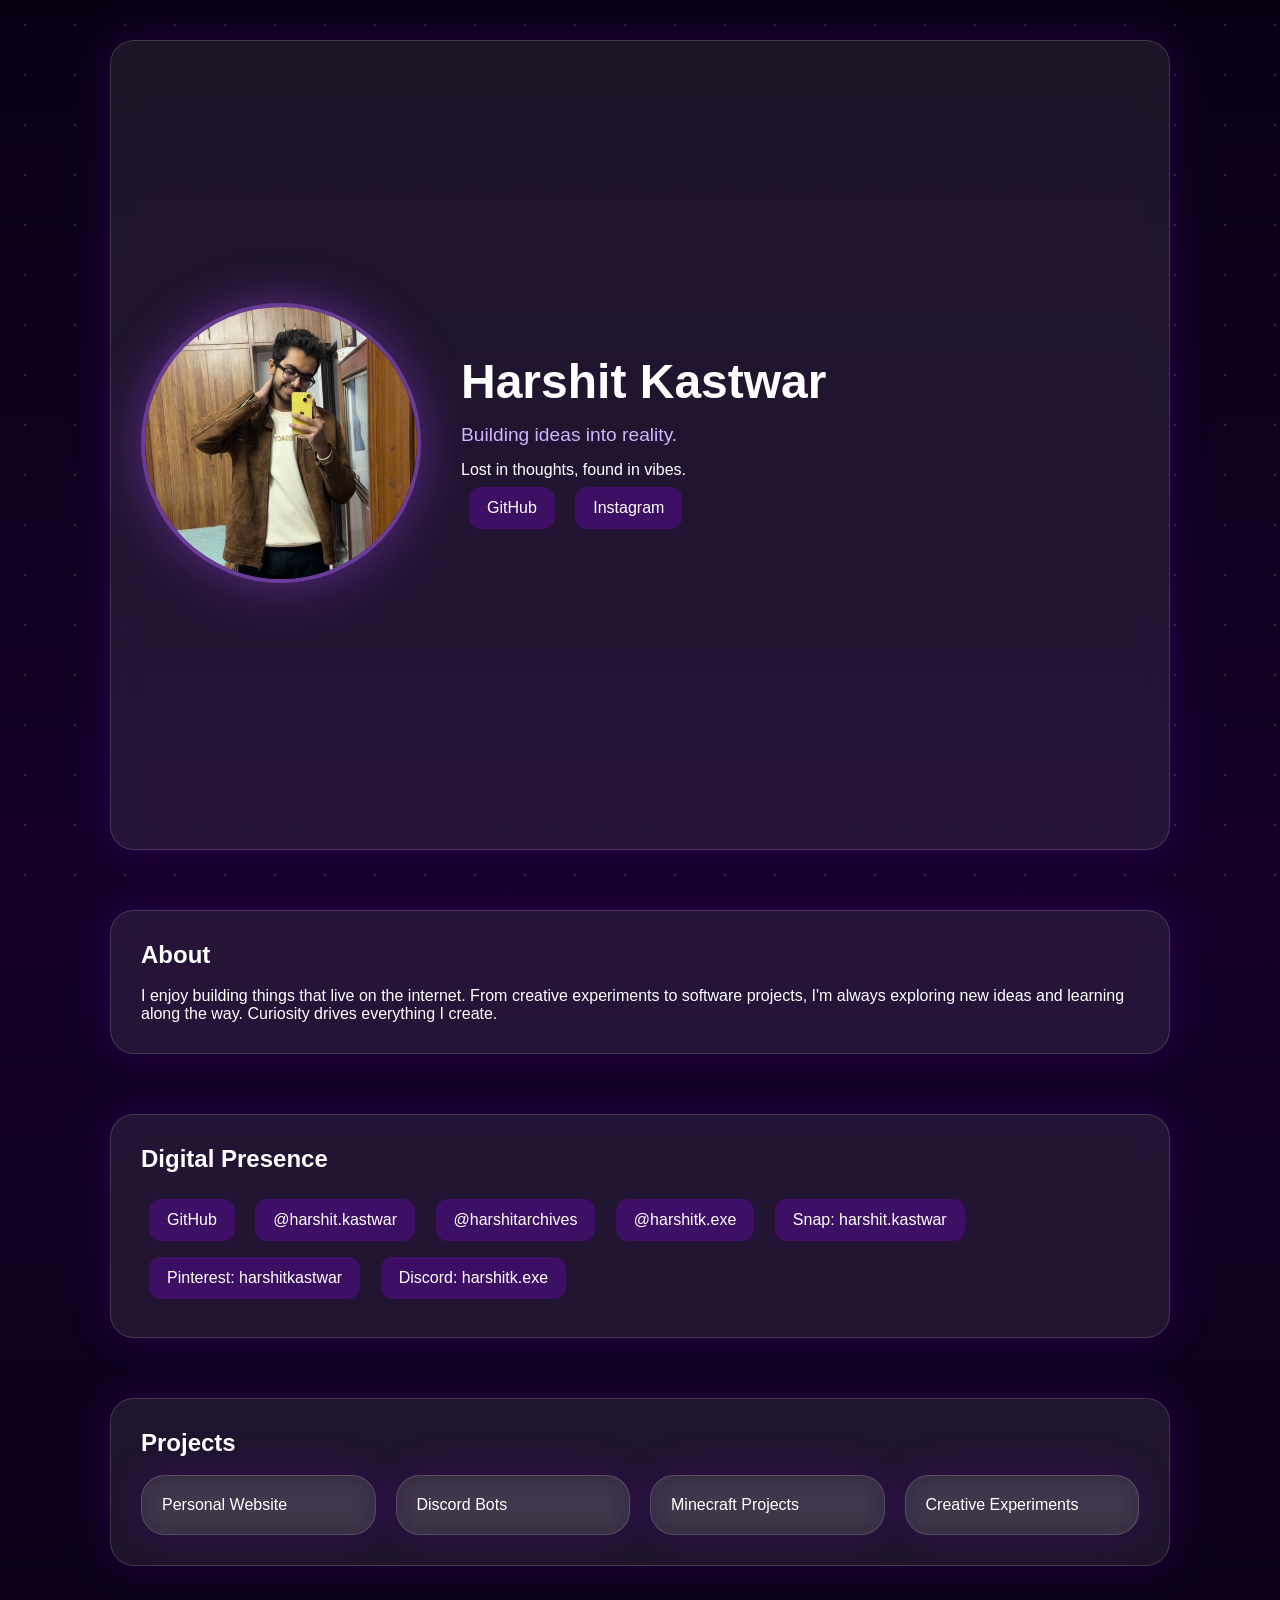
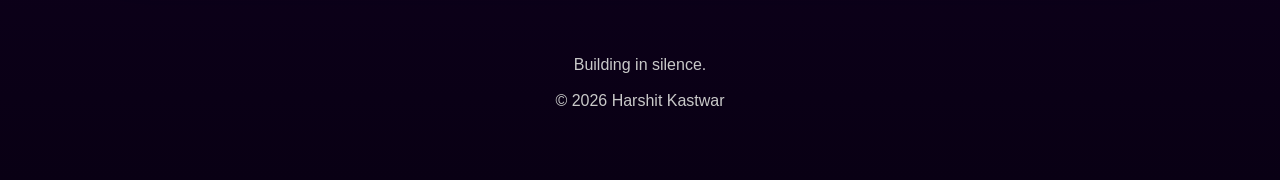
==== index.html @ 6d027eec "Add files via upload" ====
<!DOCTYPE html>
<html lang="en">
<head>
<meta charset="UTF-8">
<meta name="viewport" content="width=device-width, initial-scale=1.0">
<title>Harshit Kastwar | Official Website</title>
<meta name="description" content="Official website of Harshit Kastwar. Building ideas into reality.">
<meta name="keywords" content="Harshit Kastwar, harshit.kastwar, Harshit Kastwar official">
<style>
*{margin:0;padding:0;box-sizing:border-box;font-family:Arial,sans-serif}
body{background:linear-gradient(180deg,#090014,#140029,#090014);color:#fff;overflow-x:hidden}
body:before{content:"";position:fixed;inset:0;background-image:radial-gradient(white 1px,transparent 1px);background-size:50px 50px;opacity:.15;pointer-events:none}
.container{max-width:1100px;margin:auto;padding:40px 20px}
.glass{background:rgba(255,255,255,.08);backdrop-filter:blur(12px);border:1px solid rgba(255,255,255,.15);border-radius:24px;padding:30px;box-shadow:0 0 40px rgba(128,0,255,.2)}
.hero{display:flex;flex-wrap:wrap;align-items:center;gap:40px;min-height:90vh}
img{width:280px;height:280px;border-radius:50%;object-fit:cover;border:4px solid rgba(180,100,255,.5);box-shadow:0 0 50px rgba(170,80,255,.4)}
h1{font-size:3rem}
.tag{color:#d0b3ff;margin:15px 0;font-size:1.2rem}
.btns a,.socials a{display:inline-block;text-decoration:none;color:#fff;padding:12px 18px;margin:8px;background:rgba(140,0,255,.25);border-radius:12px}
section{margin:60px 0}
.cards{display:grid;grid-template-columns:repeat(auto-fit,minmax(200px,1fr));gap:20px}
.card{padding:20px}
footer{text-align:center;padding:30px;color:#c9c9c9}
</style>
<script type="application/ld+json">
{
 "@context":"https://schema.org",
 "@type":"Person",
 "name":"Harshit Kastwar",
 "url":"https://harshitkastwar.github.io",
 "sameAs":[
 "https://github.com/harshitkastwar",
 "https://instagram.com/harshit.kastwar",
 "https://instagram.com/harshitarchives",
 "https://instagram.com/harshitk.exe"
 ]
}
</script>
</head>
<body>
<div class="container">
<div class="glass hero">
<div><img src="profile.jpg"></div>
<div>
<h1>Harshit Kastwar</h1>
<p class="tag">Building ideas into reality.</p>
<p>Lost in thoughts, found in vibes.</p>
<div class="btns">
<a href="https://github.com/harshitkastwar">GitHub</a>
<a href="https://instagram.com/harshit.kastwar">Instagram</a>
</div>
</div>
</div>

<section class="glass">
<h2>About</h2><br>
<p>I enjoy building things that live on the internet. From creative experiments to software projects, I'm always exploring new ideas and learning along the way. Curiosity drives everything I create.</p>
</section>

<section class="glass">
<h2>Digital Presence</h2><br>
<div class="socials">
<a href="https://github.com/harshitkastwar">GitHub</a>
<a href="https://instagram.com/harshit.kastwar">@harshit.kastwar</a>
<a href="https://instagram.com/harshitarchives">@harshitarchives</a>
<a href="https://instagram.com/harshitk.exe">@harshitk.exe</a>
<a href="#">Snap: harshit.kastwar</a>
<a href="#">Pinterest: harshitkastwar</a>
<a href="#">Discord: harshitk.exe</a>
</div>
</section>

<section class="glass">
<h2>Projects</h2><br>
<div class="cards">
<div class="glass card">Personal Website</div>
<div class="glass card">Discord Bots</div>
<div class="glass card">Minecraft Projects</div>
<div class="glass card">Creative Experiments</div>
</div>
</section>

<footer>
Building in silence.<br><br>
© 2026 Harshit Kastwar
</footer>
</div>
</body>
</html>
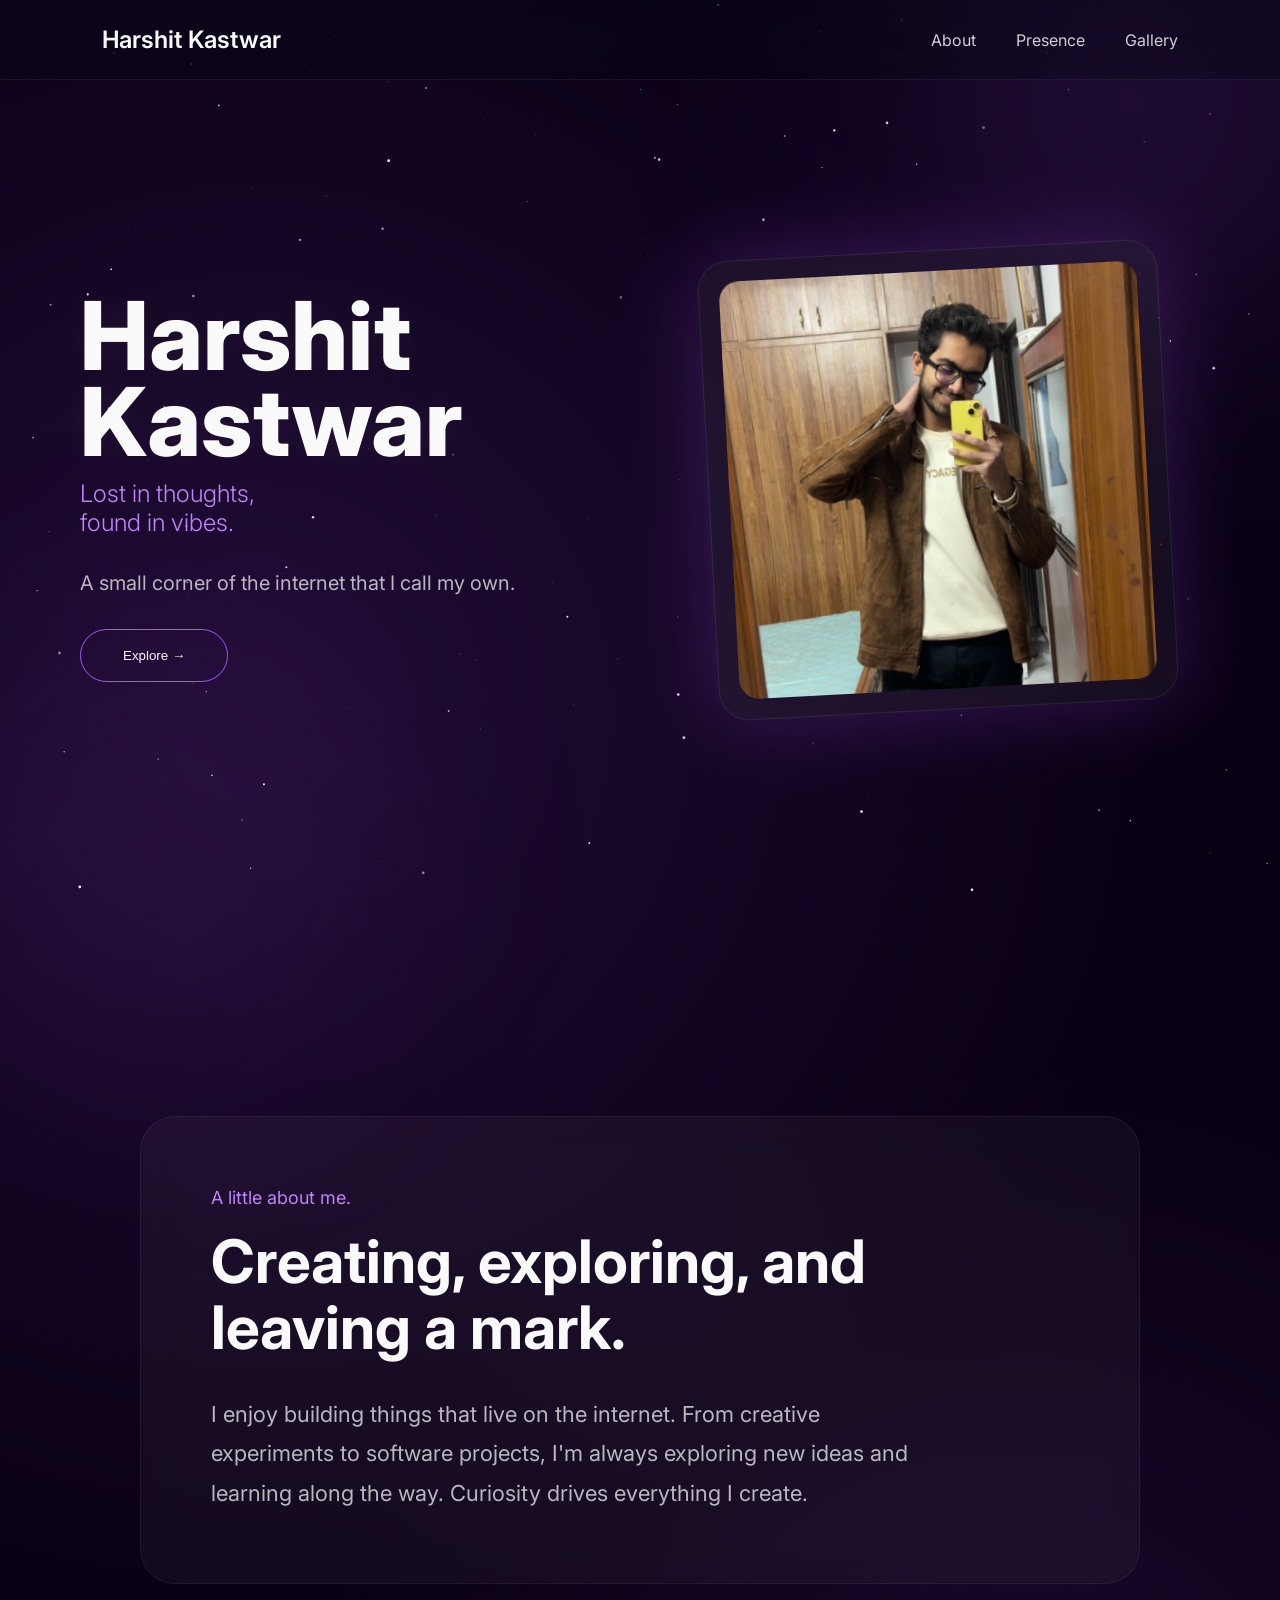
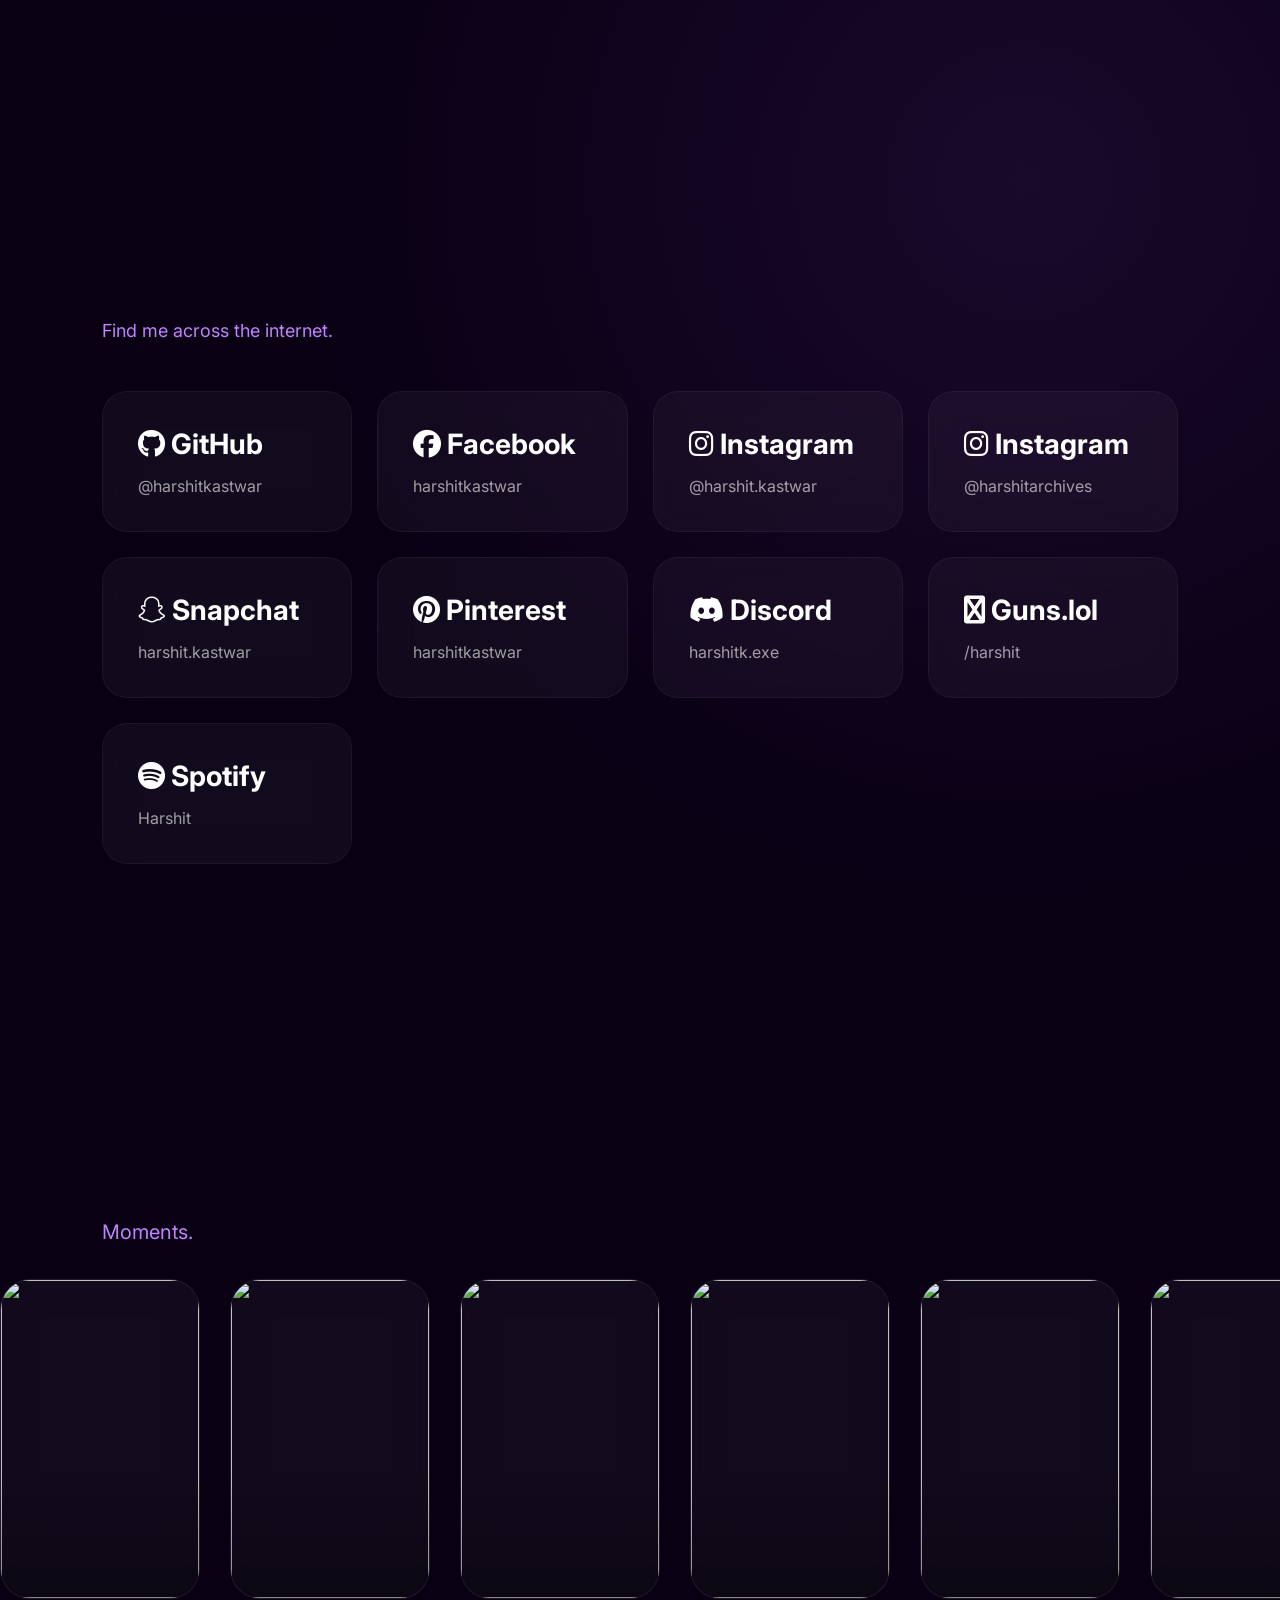
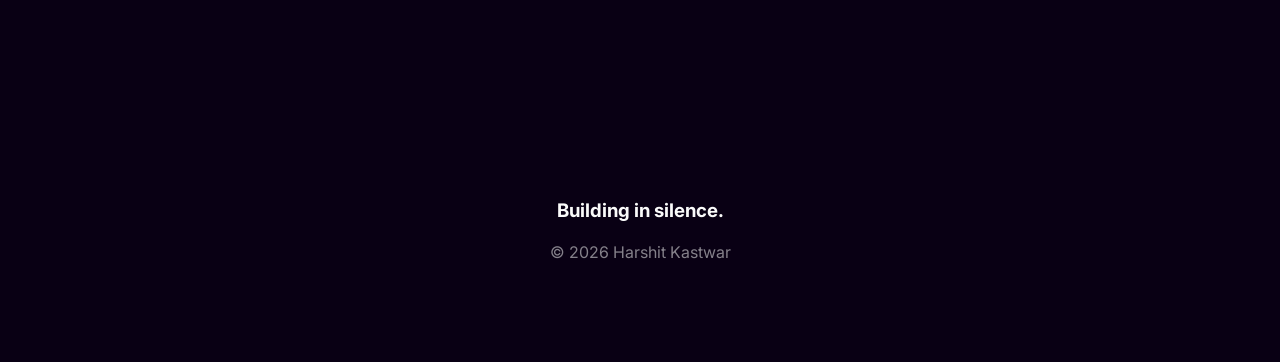
==== commit 0f14da98: "Add files via upload" ====
--- a/index.html
+++ b/index.html
@@ -1,89 +1,325 @@
-<!DOCTYPE html>
-<html lang="en">
-<head>
-<meta charset="UTF-8">
-<meta name="viewport" content="width=device-width, initial-scale=1.0">
-<title>Harshit Kastwar | Official Website</title>
-<meta name="description" content="Official website of Harshit Kastwar. Building ideas into reality.">
-<meta name="keywords" content="Harshit Kastwar, harshit.kastwar, Harshit Kastwar official">
-<style>
-*{margin:0;padding:0;box-sizing:border-box;font-family:Arial,sans-serif}
-body{background:linear-gradient(180deg,#090014,#140029,#090014);color:#fff;overflow-x:hidden}
-body:before{content:"";position:fixed;inset:0;background-image:radial-gradient(white 1px,transparent 1px);background-size:50px 50px;opacity:.15;pointer-events:none}
-.container{max-width:1100px;margin:auto;padding:40px 20px}
-.glass{background:rgba(255,255,255,.08);backdrop-filter:blur(12px);border:1px solid rgba(255,255,255,.15);border-radius:24px;padding:30px;box-shadow:0 0 40px rgba(128,0,255,.2)}
-.hero{display:flex;flex-wrap:wrap;align-items:center;gap:40px;min-height:90vh}
-img{width:280px;height:280px;border-radius:50%;object-fit:cover;border:4px solid rgba(180,100,255,.5);box-shadow:0 0 50px rgba(170,80,255,.4)}
-h1{font-size:3rem}
-.tag{color:#d0b3ff;margin:15px 0;font-size:1.2rem}
-.btns a,.socials a{display:inline-block;text-decoration:none;color:#fff;padding:12px 18px;margin:8px;background:rgba(140,0,255,.25);border-radius:12px}
-section{margin:60px 0}
-.cards{display:grid;grid-template-columns:repeat(auto-fit,minmax(200px,1fr));gap:20px}
-.card{padding:20px}
-footer{text-align:center;padding:30px;color:#c9c9c9}
-</style>
-<script type="application/ld+json">
-{
- "@context":"https://schema.org",
- "@type":"Person",
- "name":"Harshit Kastwar",
- "url":"https://harshitkastwar.github.io",
- "sameAs":[
- "https://github.com/harshitkastwar",
- "https://instagram.com/harshit.kastwar",
- "https://instagram.com/harshitarchives",
- "https://instagram.com/harshitk.exe"
- ]
-}
-</script>
-</head>
-<body>
-<div class="container">
-<div class="glass hero">
-<div><img src="profile.jpg"></div>
-<div>
-<h1>Harshit Kastwar</h1>
-<p class="tag">Building ideas into reality.</p>
-<p>Lost in thoughts, found in vibes.</p>
-<div class="btns">
-<a href="https://github.com/harshitkastwar">GitHub</a>
-<a href="https://instagram.com/harshit.kastwar">Instagram</a>
-</div>
-</div>
-</div>
-
-<section class="glass">
-<h2>About</h2><br>
-<p>I enjoy building things that live on the internet. From creative experiments to software projects, I'm always exploring new ideas and learning along the way. Curiosity drives everything I create.</p>
-</section>
-
-<section class="glass">
-<h2>Digital Presence</h2><br>
-<div class="socials">
-<a href="https://github.com/harshitkastwar">GitHub</a>
-<a href="https://instagram.com/harshit.kastwar">@harshit.kastwar</a>
-<a href="https://instagram.com/harshitarchives">@harshitarchives</a>
-<a href="https://instagram.com/harshitk.exe">@harshitk.exe</a>
-<a href="#">Snap: harshit.kastwar</a>
-<a href="#">Pinterest: harshitkastwar</a>
-<a href="#">Discord: harshitk.exe</a>
-</div>
-</section>
-
-<section class="glass">
-<h2>Projects</h2><br>
-<div class="cards">
-<div class="glass card">Personal Website</div>
-<div class="glass card">Discord Bots</div>
-<div class="glass card">Minecraft Projects</div>
-<div class="glass card">Creative Experiments</div>
-</div>
-</section>
-
-<footer>
-Building in silence.<br><br>
-© 2026 Harshit Kastwar
-</footer>
-</div>
-</body>
+<!DOCTYPE html>
+<html lang="en">
+
+<script type="application/ld+json">
+
+{
+"@context":"https://schema.org",
+"@type":"Person",
+
+"name":"Harshit Kastwar",
+
+"url":"https://harshitkastwar.github.io",
+
+"image":"https://harshitkastwar.github.io/assets/profile.jpg",
+
+"sameAs":[
+
+"https://github.com/harshitkastwar",
+
+"https://instagram.com/harshit.kastwar",
+
+"https://instagram.com/harshitarchives",
+
+"https://instagram.com/harshitk.exe",
+
+"https://pinterest.com/harshitkastwar",
+
+"https://guns.lol/harshit"
+
+"https://www.facebook.com/harshit.kastwar.5"
+
+"https://snapchat.com/add/harshit.kastwar"
+
+"https://discord.com/users/194539722431922176"
+
+"https://open.spotify.com/user/31h3app4kwg4qgohingjryah3co4?si=7c09bb8c16f24fd9"
+]
+
+}
+
+</script>
+
+<head>
+    <link rel="stylesheet"
+href="https://cdnjs.cloudflare.com/ajax/libs/font-awesome/6.7.2/css/all.min.css">
+    <link
+    rel="icon"
+    type="image/png"
+    href="assets/icons/favicon.png">
+    <title>Harshit Kastwar</title>
+
+    <meta charset="UTF-8">
+
+    <meta name="viewport"
+    content="width=device-width, initial-scale=1.0">
+
+    <meta
+    name="description"
+    content="Official personal website of Harshit Kastwar. A small corner of the internet featuring projects, moments and digital presence.">
+
+    <meta
+    name="keywords"
+    content="
+    Harshit Kastwar,
+    harshit kastwar,
+    Harshit,
+    Kastwar,
+    harshitkastwar,
+    harshit.kastwar,
+    harshitarchives,
+    harshitk.exe
+    ">
+
+    <meta
+    name="author"
+    content="Harshit Kastwar">
+
+    <meta
+    property="og:title"
+    content="Harshit Kastwar">
+
+    <meta
+    property="og:description"
+    content="A small corner of the internet that I call my own.">
+
+    <meta
+    property="og:image"
+    content="assets/profile.jpg">
+
+    <meta
+    property="og:type"
+    content="website">
+
+    <meta
+    property="og:url"
+    content="https://harshitkastwar.github.io">
+
+    <meta
+    name="twitter:card"
+    content="summary_large_image">
+
+    <link rel="stylesheet" href="style.css">
+</head>
+
+<body>
+    <canvas id="stars"></canvas>
+
+    <nav>
+        <div class="logo">
+            Harshit Kastwar
+        </div>
+
+        <ul class="nav-links">
+            <li><a href="#about">About</a></li>
+            <li><a href="#presence">Presence</a></li>
+            <li><a href="#gallery">Gallery</a></li>
+        </ul>
+    </nav>
+
+    <section id="hero">
+
+        <div class="hero-container">
+
+            <div class="hero-left">
+
+                <h1>
+                    Harshit<br>
+                    Kastwar
+                </h1>
+
+                <h2>
+                    Lost in thoughts,<br>
+                    found in vibes.
+                </h2>
+
+                <p class="description">
+                    A small corner of the internet
+                    that I call my own.
+                </p>
+
+                <button id="explore-btn">
+                    Explore →
+                </button>
+
+            </div>
+
+            <div class="hero-right">
+
+                <div class="image-card">
+
+                    <img src="assets/profile.jpg">
+
+                </div>
+
+            </div>
+
+        </div>
+        
+    </section>
+
+    <section id="about">
+
+        <div class="about-card">
+
+            <p class="section-tag">
+                A little about me.
+            </p>
+
+            <h2>
+                Creating, exploring,
+                and leaving a mark.
+            </h2>
+
+            <p class="about-text">
+
+                I enjoy building things that live
+                on the internet.
+
+                From creative experiments to
+                software projects, I'm always
+                exploring new ideas and learning
+                along the way.
+
+                Curiosity drives everything
+                I create.
+
+            </p>
+
+        </div>
+
+    </section>
+
+    <section id="presence">
+
+        <p class="section-tag">
+            Find me across the internet.
+        </p>
+
+
+        <div class="social-grid">
+
+            <a href="https://github.com/harshitkastwar" target="_blank" class="social-card">
+                <h3><i class="fa-brands fa-github"></i> GitHub</h3>
+                <p>@harshitkastwar</p>
+            </a>
+
+            <a href="https://www.facebook.com/harshit.kastwar.5" target="_blank" class="social-card">
+                <h3><i class="fa-brands fa-facebook"></i> Facebook</h3>
+                <p>harshitkastwar</p>
+            </a>
+
+            <a href="https://instagram.com/harshit.kastwar" target="_blank" class="social-card">
+                <h3><i class="fa-brands fa-instagram"></i> Instagram</h3>
+                <p>@harshit.kastwar</p>
+            </a>
+
+            <a href="https://instagram.com/harshitarchives" target="_blank" class="social-card">
+                <h3><i class="fa-brands fa-instagram"></i> Instagram</h3>
+                <p>@harshitarchives</p>
+            </a>
+
+            <a href="https://snapchat.com/add/harshit.kastwar" target="_blank" class="social-card">
+                <h3><i class="fa-brands fa-snapchat"></i> Snapchat</h3>
+                <p>harshit.kastwar</p>
+            </a>
+
+            <a href="https://pinterest.com/harshitkastwar" target="_blank" class="social-card">
+                <h3><i class="fa-brands fa-pinterest"></i> Pinterest</h3>
+                <p>harshitkastwar</p>
+            </a>
+
+            <a href="https://discord.com/users/194539722431922176" target="_blank" class="social-card">
+                <h3><i class="fa-brands fa-discord"></i> Discord</h3>
+                <p>harshitk.exe</p>
+            </a>
+
+            <a href="https://guns.lol/harshit" target="_blank" class="social-card">
+                <h3><i class="fa-brands fa-globe"></i> Guns.lol</h3>
+                <p>/harshit</p>
+            </a>
+
+            <a href="https://open.spotify.com/user/31h3app4kwg4qgohingjryah3co4?si=7c09bb8c16f24fd9" target="_blank" class="social-card">
+                <h3><i class="fa-brands fa-spotify"></i> Spotify</h3>
+                <p>Harshit</p>
+            </a>
+
+        </div>
+
+    </section>
+
+    <section id="gallery">
+
+        <p class="section-tag">
+            Moments.
+        </p>
+
+        <div class="gallery-slider">
+
+            <div class="gallery-track">
+
+                <div class="gallery-item">
+                    <img src="assets/gallery/1.jpg">
+                </div>
+
+                <div class="gallery-item">
+                    <img src="assets/gallery/1.jpg">
+                </div>
+
+                <div class="gallery-item">
+                    <img src="assets/gallery/2.jpg">
+                </div>
+
+                <div class="gallery-item">
+                    <img src="assets/gallery/3.jpg">
+                </div>
+
+                <div class="gallery-item">
+                    <img src="assets/gallery/1.jpg">
+                </div>
+
+                <!-- Duplicate for infinite effect -->
+
+                <div class="gallery-item">
+                    <img src="assets/gallery/1.jpg">
+                </div>
+
+                <div class="gallery-item">
+                    <img src="assets/gallery/1.jpg">
+                </div>
+
+                <div class="gallery-item">
+                    <img src="assets/gallery/2.jpg">
+                </div>
+
+                <div class="gallery-item">
+                    <img src="assets/gallery/3.jpg">
+                </div>
+
+                <div class="gallery-item">
+                    <img src="assets/gallery/1.jpg">
+                </div>
+
+            </div>
+
+        </div>
+
+    </section>
+
+    <footer>
+
+        <h3>
+            Building in silence.
+        </h3>
+
+        <p>
+            © 2026 Harshit Kastwar
+        </p>
+
+    </footer>
+
+    <script src="script.js"></script>
+
+</body>
+
 </html>
--- a/style.css
+++ b/style.css
@@ -0,0 +1,753 @@
+@import url('https://fonts.googleapis.com/css2?family=Inter:wght@100..900&display=swap');
+*{
+    margin:0;
+    padding:0;
+    box-sizing:border-box;
+}
+
+html{
+    scroll-behavior:smooth;
+}
+
+body{
+    font-family:Inter;
+
+    background:
+    radial-gradient(
+        circle at 20% 20%,
+        rgba(168,85,247,.15),
+        transparent 30%
+    ),
+
+    radial-gradient(
+        circle at 80% 50%,
+        rgba(168,85,247,.1),
+        transparent 35%
+    ),
+
+    #090014;
+
+}
+#hero{
+    min-height:100vh;
+
+    display:flex;
+    justify-content:center;
+    align-items:center;
+
+    padding:
+        90px
+        80px
+        30px
+        80px;
+}
+nav{
+    position:fixed;
+
+    top:0;
+    left:0;
+
+    width:100%;
+
+    display:flex;
+    justify-content:space-between;
+    align-items:center;
+
+    padding:25px 8%;
+
+    backdrop-filter:blur(20px);
+
+    background:rgba(255,255,255,0.03);
+
+    border-bottom:1px solid rgba(255,255,255,0.05);
+
+    z-index:1000;
+}
+
+.logo{
+    font-size:24px;
+    font-weight:600;
+    color:#fafafa;
+}
+
+.nav-links{
+    display:flex;
+    gap:40px;
+
+    list-style:none;
+}
+
+.nav-links a{
+    color:white;
+    text-decoration:none;
+    opacity:.8;
+    transition:.3s;
+}
+
+.nav-links a:hover{
+    opacity:1;
+}
+.hero-container{
+
+    width:100%;
+
+    display:grid;
+
+    grid-template-columns:1fr 1fr;
+
+    align-items:center;
+
+    gap:70px;
+
+}
+
+.hero-left{
+
+padding-right:60px;
+
+}
+.hero-left h1{
+    color:#fafafa;
+
+    font-size:95px;
+
+    font-weight:800;
+
+    line-height:.9;
+
+    margin:15px 0;
+
+    text-shadow:
+    0 0 30px rgba(255,255,255,.05);
+
+}
+
+.hero-left h2{
+
+    font-weight:300;
+
+    color:#c084fc;
+
+    margin-bottom:30px;
+
+}
+
+.description{
+
+    color:
+    rgba(255,255,255,.7);
+
+    font-size:20px;
+
+    line-height:1.6;
+
+}
+
+.image-card{
+
+    padding:20px;
+
+    border-radius:30px;
+
+    background:rgba(255,255,255,.05);
+
+    backdrop-filter:blur(20px);
+
+    border:1px solid rgba(255,255,255,.08);
+
+    box-shadow:0 0 80px rgba(168,85,247,.25);
+
+    width:460px;
+
+    margin:auto;
+
+    transform:rotate(-3deg);
+
+    transition:.5s;
+
+    animation:float 6s ease-in-out infinite;
+
+}
+@keyframes float{
+
+0%{
+transform:rotate(-3deg) translateY(0px);
+}
+
+50%{
+transform:rotate(-3deg) translateY(-12px);
+}
+
+100%{
+transform:rotate(-3deg) translateY(0px);
+}
+
+}
+.image-card img{
+
+    width:100%;
+
+    border-radius:20px;
+
+    display:block;
+
+    transition:.5s;
+
+}
+.image-card:hover{
+
+    transform:
+    rotate(0deg)
+    translateY(-10px);
+
+}
+.image-card:hover img{
+
+    transform:scale(1.03);
+
+}
+@media(max-width:900px){
+
+    .hero-container{
+
+        grid-template-columns:1fr;
+
+        text-align:center;
+
+    }
+
+    .hero-left h1{
+        color:#fafafa;
+
+        font-size:60px;
+
+        line-height:60px;
+
+    }
+
+    .description{
+
+        margin:auto;
+
+    }
+
+    .nav-links{
+
+        display:none;
+
+    }
+
+}
+button{
+
+    color:#fafafa;
+
+    background:transparent;
+
+    border:1px solid #a855f7;
+
+    padding:18px 42px;
+
+    border-radius:50px;
+
+    transition:.4s;
+
+    margin-top:30px;
+
+}
+
+button:hover{
+
+background:#a855f7;
+
+transform:translateY(-3px);
+
+box-shadow:
+0 0 30px rgba(168,85,247,.4);
+
+}
+nav{
+
+backdrop-filter:blur(30px);
+
+background:rgba(10,10,20,.35);
+
+border-bottom:1px solid rgba(255,255,255,.06);
+
+}
+body::before{
+
+    content:"";
+
+    position:fixed;
+
+    width:700px;
+    height:700px;
+
+    background:
+    radial-gradient(
+        circle,
+        rgba(168,85,247,.22),
+        transparent 70%
+    );
+
+    top:-250px;
+    right:-200px;
+
+    filter:blur(120px);
+
+    pointer-events:none;
+
+}
+
+body::after{
+
+    content:"";
+
+    position:fixed;
+
+    width:600px;
+    height:600px;
+
+    background:
+    radial-gradient(
+        circle,
+        rgba(168,85,247,.12),
+        transparent 70%
+    );
+
+    bottom:-250px;
+    left:-150px;
+
+    filter:blur(120px);
+
+    pointer-events:none;
+
+}
+#stars{
+    position:fixed;
+    top:0;
+    left:0;
+
+    width:100%;
+    height:100%;
+
+    z-index:-2;
+}
+#about{
+
+    min-height:100vh;
+
+    display:flex;
+
+    justify-content:center;
+
+    align-items:center;
+
+    padding:120px 8%;
+
+}
+
+.about-card{
+
+    width:100%;
+
+    max-width:1000px;
+
+    padding:70px;
+
+    border-radius:35px;
+
+    background:rgba(255,255,255,.04);
+
+    backdrop-filter:blur(20px);
+
+    border:1px solid rgba(255,255,255,.06);
+
+    transition:.4s;
+
+}
+.about-card:hover{
+
+    transform:translateY(-8px);
+
+    box-shadow:
+    0 0 50px rgba(168,85,247,.15);
+
+}
+.section-tag{
+
+    color:#c084fc;
+
+    font-size:18px;
+
+    margin-bottom:20px;
+
+}
+
+.about-card h2{
+
+    font-size:60px;
+
+    color:#fafafa;
+
+    margin-bottom:35px;
+
+    line-height:1.1;
+
+}
+
+.about-text{
+
+    color:rgba(255,255,255,.7);
+
+    font-size:22px;
+
+    line-height:1.8;
+
+    max-width:700px;
+
+}
+@media(max-width:900px){
+
+    .about-card{
+
+        padding:35px;
+
+    }
+
+    .about-card h2{
+
+        font-size:38px;
+
+    }
+
+    .about-text{
+
+        font-size:18px;
+
+    }
+
+}
+#presence{
+
+    min-height:100vh;
+
+    padding:120px 8%;
+
+}
+
+.social-grid{
+
+    margin-top:50px;
+
+    display:grid;
+
+    grid-template-columns:
+    repeat(
+        auto-fit,
+        minmax(250px,1fr)
+    );
+
+    gap:25px;
+
+}
+
+.social-card{
+
+    position:relative;
+
+    overflow:hidden;
+
+    text-decoration:none;
+
+    color:white;
+
+    padding:35px;
+
+    border-radius:25px;
+
+    background:
+    rgba(255,255,255,.04);
+
+    backdrop-filter:
+    blur(20px);
+
+    border:
+    1px solid
+    rgba(255,255,255,.05);
+
+    transition:.4s;
+
+}
+
+.social-card h3{
+
+    font-size:28px;
+
+    margin-bottom:15px;
+
+}
+
+.social-card p{
+
+    color:
+    rgba(255,255,255,.6);
+
+}
+
+.social-card:hover{
+
+    transform:
+    translateY(-8px);
+
+    box-shadow:
+    0 0 40px
+    rgba(168,85,247,.2);
+
+    border:
+    1px solid
+    rgba(168,85,247,.3);
+
+    transform:
+    translateY(-8px)
+    scale(1.02);
+
+}
+.social-card::before{
+
+    content:"";
+
+    position:absolute;
+
+    inset:0;
+
+    background:
+    linear-gradient(
+        135deg,
+        transparent,
+        rgba(168,85,247,.08),
+        transparent
+    );
+
+    transform:
+    translateX(-100%);
+
+    transition:.6s;
+
+}
+
+.social-card:hover::before{
+
+    transform:
+    translateX(100%);
+
+}
+
+#gallery{
+
+    padding:100px 0;
+    padding-top:120px;
+
+    overflow:hidden;
+
+}
+#gallery .section-tag{
+
+    padding-left:8%;
+
+    color:#c084fc;
+
+    font-size:20px;
+
+    margin-bottom:35px;
+
+}
+.gallery-header{
+
+    text-align:center;
+
+    margin-bottom:60px;
+
+}
+
+.gallery-header p{
+
+    color:#c084fc;
+
+    font-size:18px;
+
+    margin-bottom:15px;
+
+}
+
+.gallery-header h2{
+
+    font-size:72px;
+
+    color:#fafafa;
+
+    margin-bottom:20px;
+
+}
+
+.gallery-header span{
+
+    color:rgba(255,255,255,.65);
+
+    font-size:22px;
+
+}
+#gallery h2{
+
+    font-size:60px;
+
+    margin-left:8%;
+
+    margin-bottom:60px;
+
+}
+
+.gallery-slider{
+
+    overflow:hidden;
+
+    width:100%;
+
+}
+
+.gallery-track{
+
+    display:flex;
+
+    gap:30px;
+
+    width:max-content;
+
+    animation:
+    scrollGallery
+    35s
+    linear
+    infinite;
+
+}
+
+.gallery-item{
+
+    position:relative;
+
+    width:200px;
+
+    height:320px;
+
+    flex-shrink:0;
+
+    border-radius:25px;
+
+    overflow:hidden;
+
+    border-radius:30px;
+
+    background:
+    rgba(255,255,255,.04);
+
+    backdrop-filter:blur(20px);
+
+    border:1px solid
+    rgba(255,255,255,.06);
+
+}
+.gallery-item::after{
+
+    content:"";
+
+    position:absolute;
+
+    inset:0;
+
+    background:
+
+    linear-gradient(
+        to top,
+        rgba(0,0,0,.3),
+        transparent 40%
+    );
+
+}
+.gallery-item img,
+.gallery-item video{
+
+    width:100%;
+
+    height:100%;
+
+    object-fit:cover;
+
+    transition:.5s;
+
+}
+
+.gallery-item:hover img,
+.gallery-item:hover video{
+
+    transform:scale(1.05);
+    transition:.4s;
+
+}
+
+@keyframes scrollGallery{
+
+    from{
+
+        transform:
+        translateX(0);
+
+    }
+
+    to{
+
+        transform:
+        translateX(-50%);
+
+    }
+
+}
+@media(max-width:900px){
+
+    .gallery-item{
+
+        width:280px;
+
+        height:380px;
+
+    }
+
+    #gallery h2{
+
+        font-size:40px;
+
+    }
+
+}
+footer{
+
+    padding:100px 20px;
+
+    text-align:center;
+
+}
+
+footer h3{
+
+    color:#fafafa;
+
+    margin-bottom:20px;
+
+}
+
+footer p{
+
+    color:
+    rgba(255,255,255,.5);
+
+}
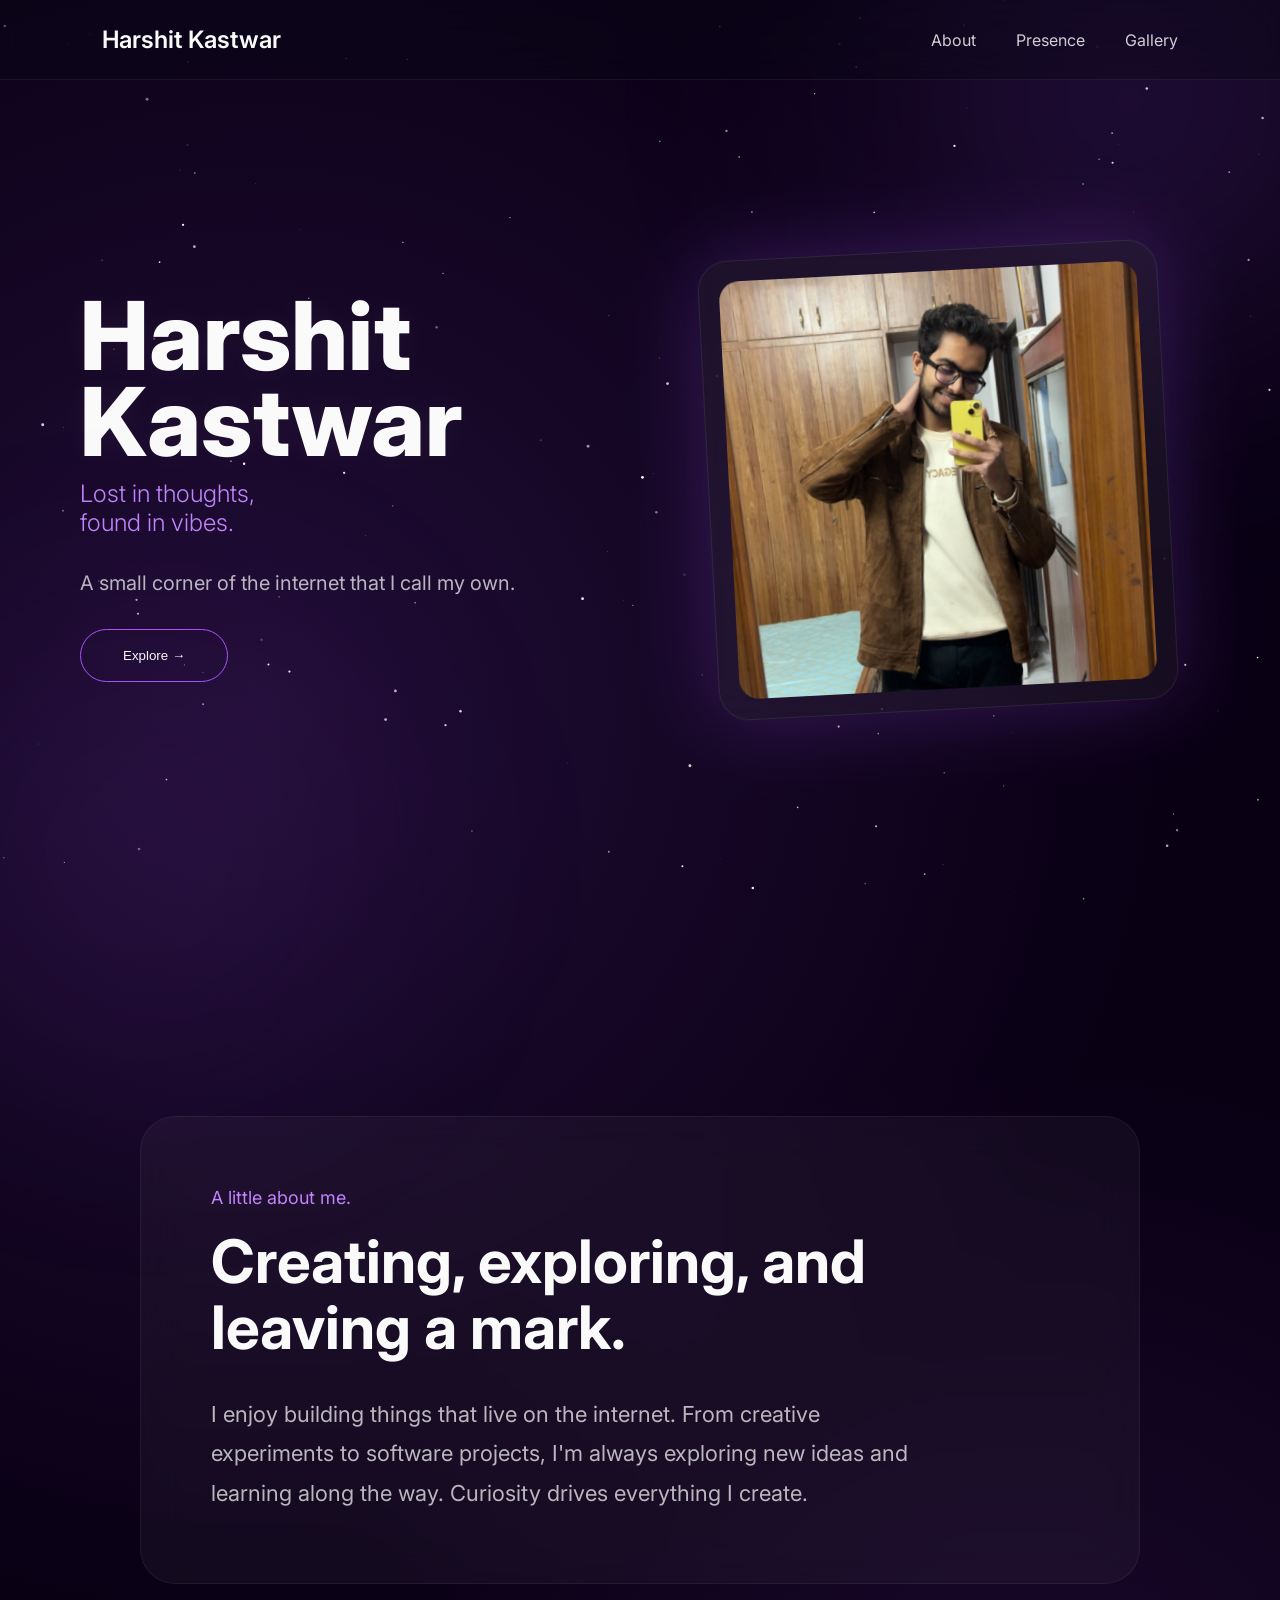
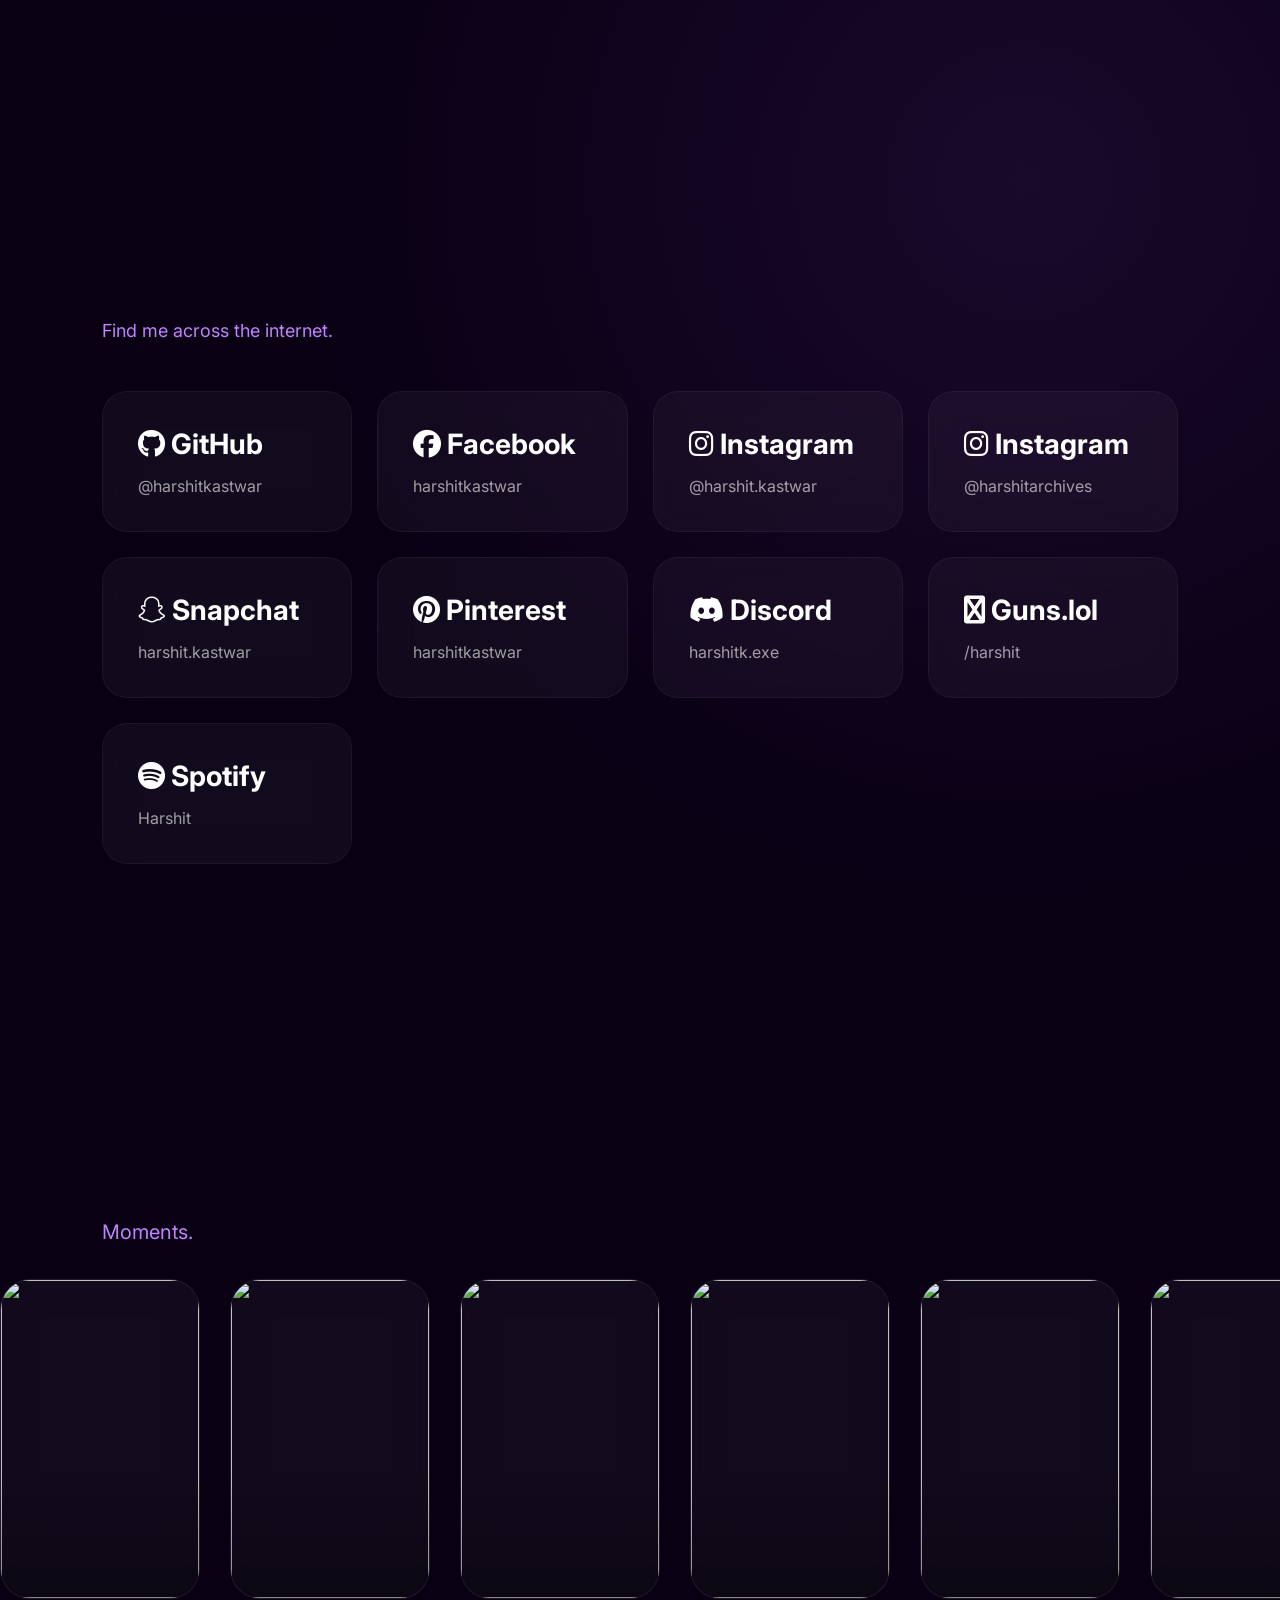
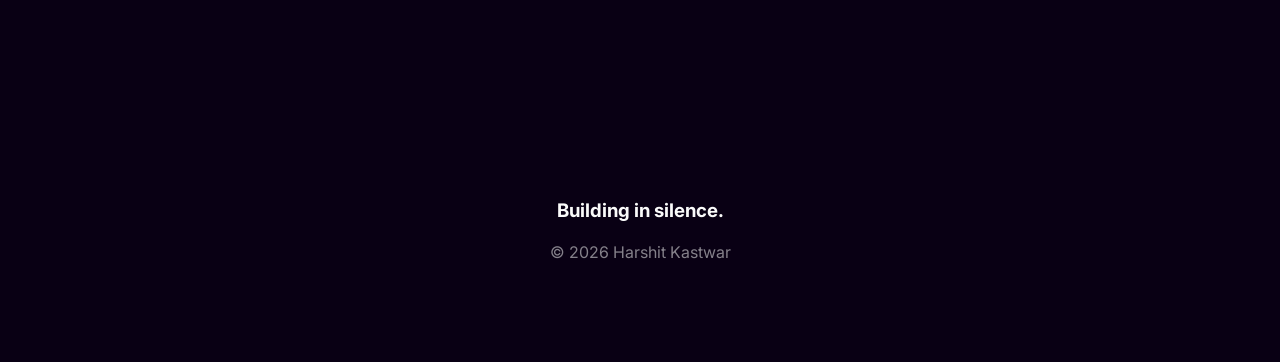
==== commit 65e40ea0: "Add files via upload" ====
--- a/index.html
+++ b/index.html
@@ -1,105 +1,129 @@
 <!DOCTYPE html>
 <html lang="en">
 
-<script type="application/ld+json">
-
+<head>
+
+    <meta charset="UTF-8">
+    <meta name="viewport" content="width=device-width, initial-scale=1.0">
+    <meta name="theme-color" content="#090014">
+
+    <title>Harshit Kastwar | Official Website</title>
+
+    <meta
+        name="description"
+        content="Official personal website of Harshit Kastwar. A small corner of the internet featuring projects, moments and digital presence.">
+
+    <meta
+        name="keywords"
+        content="Harshit Kastwar, harshit kastwar, Harshit, Kastwar, harshitkastwar, harshit.kastwar, harshitarchives, harshitk.exe">
+
+    <meta
+        name="author"
+        content="Harshit Kastwar">
+
+    <link
+        rel="canonical"
+        href="https://harshitkastwar.github.io/">
+
+    <!-- Favicon -->
+
+    <link
+        rel="icon"
+        type="image/png"
+        href="assets/icons/favicon.png">
+
+    <link
+        rel="apple-touch-icon"
+        href="assets/icons/favicon.png">
+
+    <!-- Open Graph -->
+
+    <meta
+        property="og:title"
+        content="Harshit Kastwar">
+
+    <meta
+        property="og:description"
+        content="A small corner of the internet that I call my own.">
+
+    <meta
+        property="og:image"
+        content="https://harshitkastwar.github.io/assets/profile.jpg">
+
+    <meta
+        property="og:image:width"
+        content="1080">
+
+    <meta
+        property="og:image:height"
+        content="1080">
+
+    <meta
+        property="og:url"
+        content="https://harshitkastwar.github.io">
+
+    <meta
+        property="og:type"
+        content="website">
+
+    <!-- Twitter -->
+
+    <meta
+        name="twitter:card"
+        content="summary_large_image">
+
+    <meta
+        name="twitter:title"
+        content="Harshit Kastwar">
+
+    <meta
+        name="twitter:description"
+        content="A small corner of the internet that I call my own.">
+
+    <meta
+        name="twitter:image"
+        content="https://harshitkastwar.github.io/assets/profile.jpg">
+
+    <!-- Google Structured Data -->
+
+    <script type="application/ld+json">
 {
-"@context":"https://schema.org",
-"@type":"Person",
-
-"name":"Harshit Kastwar",
-
-"url":"https://harshitkastwar.github.io",
-
-"image":"https://harshitkastwar.github.io/assets/profile.jpg",
-
-"sameAs":[
-
-"https://github.com/harshitkastwar",
-
-"https://instagram.com/harshit.kastwar",
-
-"https://instagram.com/harshitarchives",
-
-"https://instagram.com/harshitk.exe",
-
-"https://pinterest.com/harshitkastwar",
-
-"https://guns.lol/harshit"
-
-"https://www.facebook.com/harshit.kastwar.5"
-
-"https://snapchat.com/add/harshit.kastwar"
-
-"https://discord.com/users/194539722431922176"
-
-"https://open.spotify.com/user/31h3app4kwg4qgohingjryah3co4?si=7c09bb8c16f24fd9"
-]
-
+    "@context":"https://schema.org",
+    "@type":"Person",
+
+    "name":"Harshit Kastwar",
+
+    "url":"https://harshitkastwar.github.io",
+
+    "image":"https://harshitkastwar.github.io/assets/profile.jpg",
+
+    "sameAs":[
+        "https://github.com/harshitkastwar",
+        "https://instagram.com/harshit.kastwar",
+        "https://instagram.com/harshitarchives",
+        "https://instagram.com/harshitk.exe",
+        "https://pinterest.com/harshitkastwar",
+        "https://guns.lol/harshit",
+        "https://www.facebook.com/harshit.kastwar.5",
+        "https://snapchat.com/add/harshit.kastwar",
+        "https://discord.com/users/194539722431922176",
+        "https://open.spotify.com/user/31h3app4kwg4qgohingjryah3co4"
+    ]
 }
-
-</script>
-
-<head>
-    <link rel="stylesheet"
-href="https://cdnjs.cloudflare.com/ajax/libs/font-awesome/6.7.2/css/all.min.css">
-    <link
-    rel="icon"
-    type="image/png"
-    href="assets/icons/favicon.png">
-    <title>Harshit Kastwar</title>
-
-    <meta charset="UTF-8">
-
-    <meta name="viewport"
-    content="width=device-width, initial-scale=1.0">
-
-    <meta
-    name="description"
-    content="Official personal website of Harshit Kastwar. A small corner of the internet featuring projects, moments and digital presence.">
-
-    <meta
-    name="keywords"
-    content="
-    Harshit Kastwar,
-    harshit kastwar,
-    Harshit,
-    Kastwar,
-    harshitkastwar,
-    harshit.kastwar,
-    harshitarchives,
-    harshitk.exe
-    ">
-
-    <meta
-    name="author"
-    content="Harshit Kastwar">
-
-    <meta
-    property="og:title"
-    content="Harshit Kastwar">
-
-    <meta
-    property="og:description"
-    content="A small corner of the internet that I call my own.">
-
-    <meta
-    property="og:image"
-    content="assets/profile.jpg">
-
-    <meta
-    property="og:type"
-    content="website">
-
-    <meta
-    property="og:url"
-    content="https://harshitkastwar.github.io">
-
-    <meta
-    name="twitter:card"
-    content="summary_large_image">
-
-    <link rel="stylesheet" href="style.css">
+    </script>
+
+    <!-- Fonts & Icons -->
+
+    <link
+        rel="stylesheet"
+        href="https://cdnjs.cloudflare.com/ajax/libs/font-awesome/6.7.2/css/all.min.css">
+
+    <!-- CSS -->
+
+    <link
+        rel="stylesheet"
+        href="style.css">
+
 </head>
 
 <body>
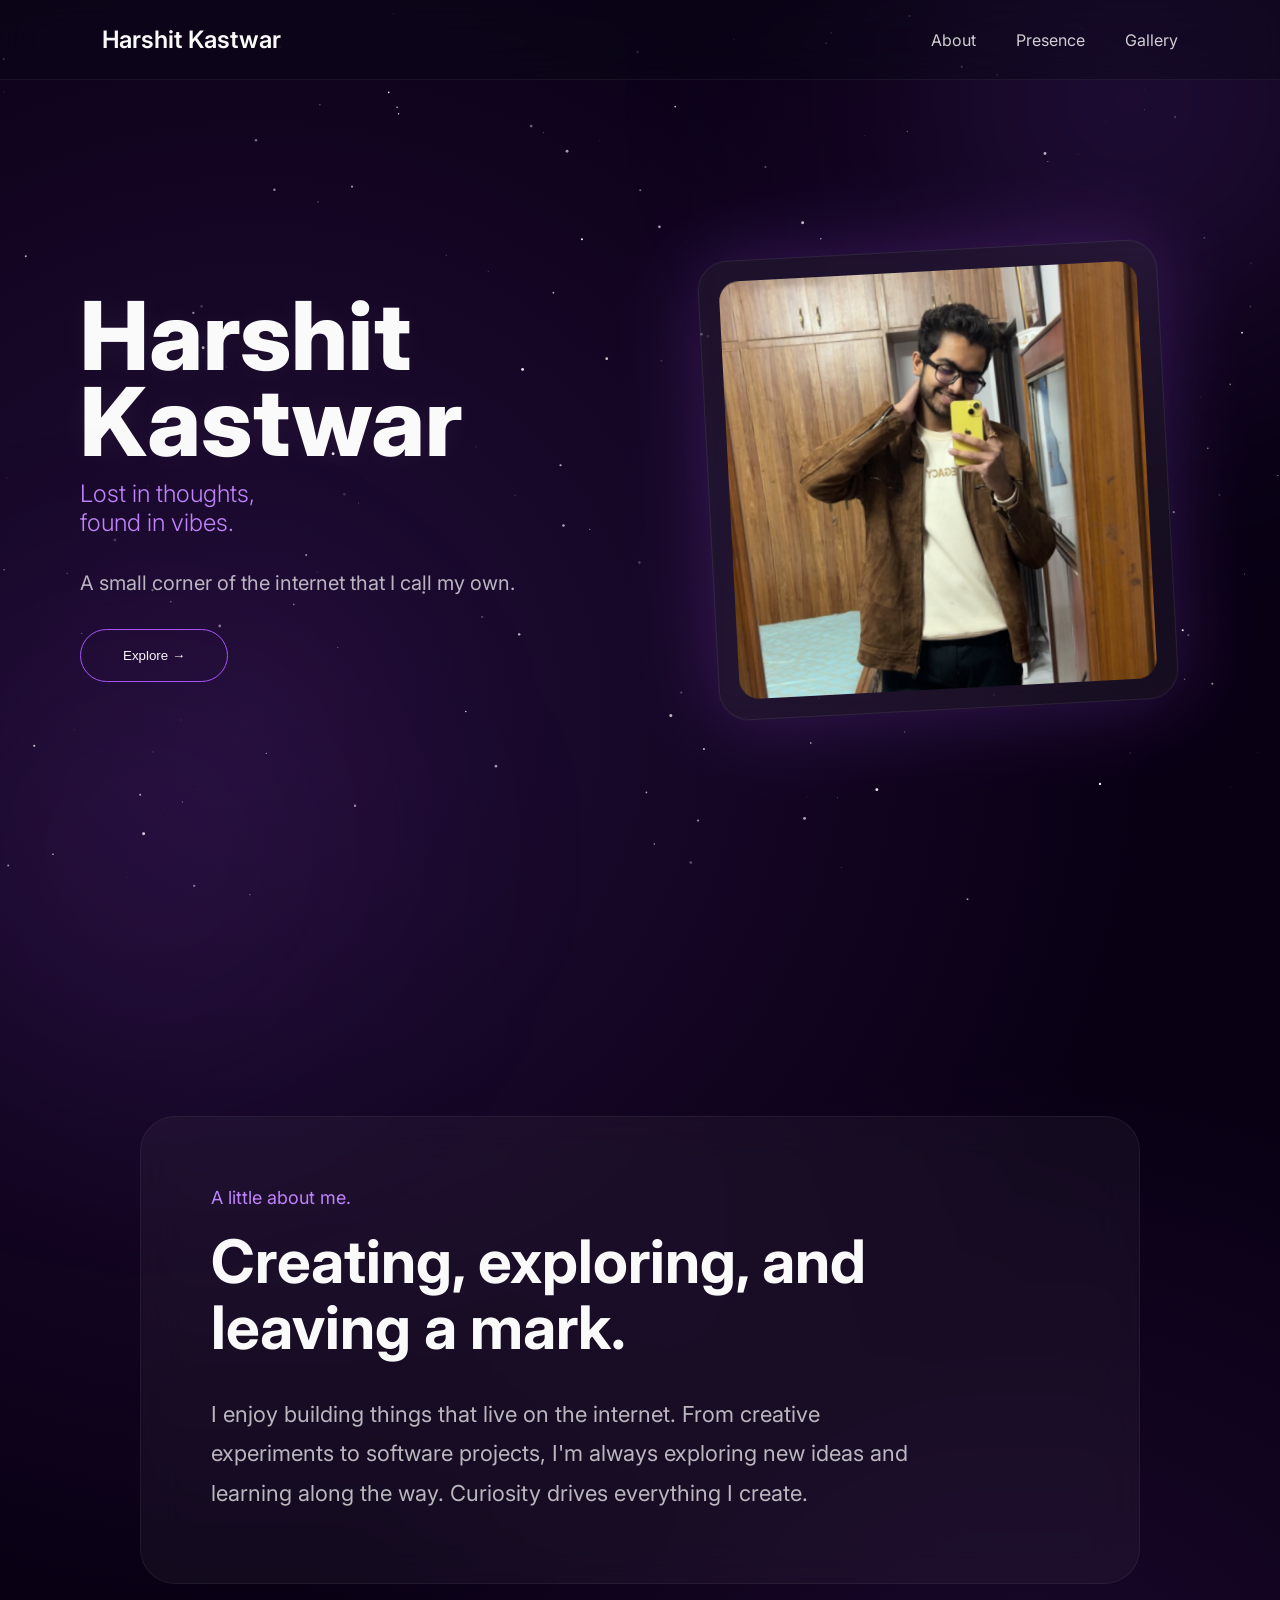
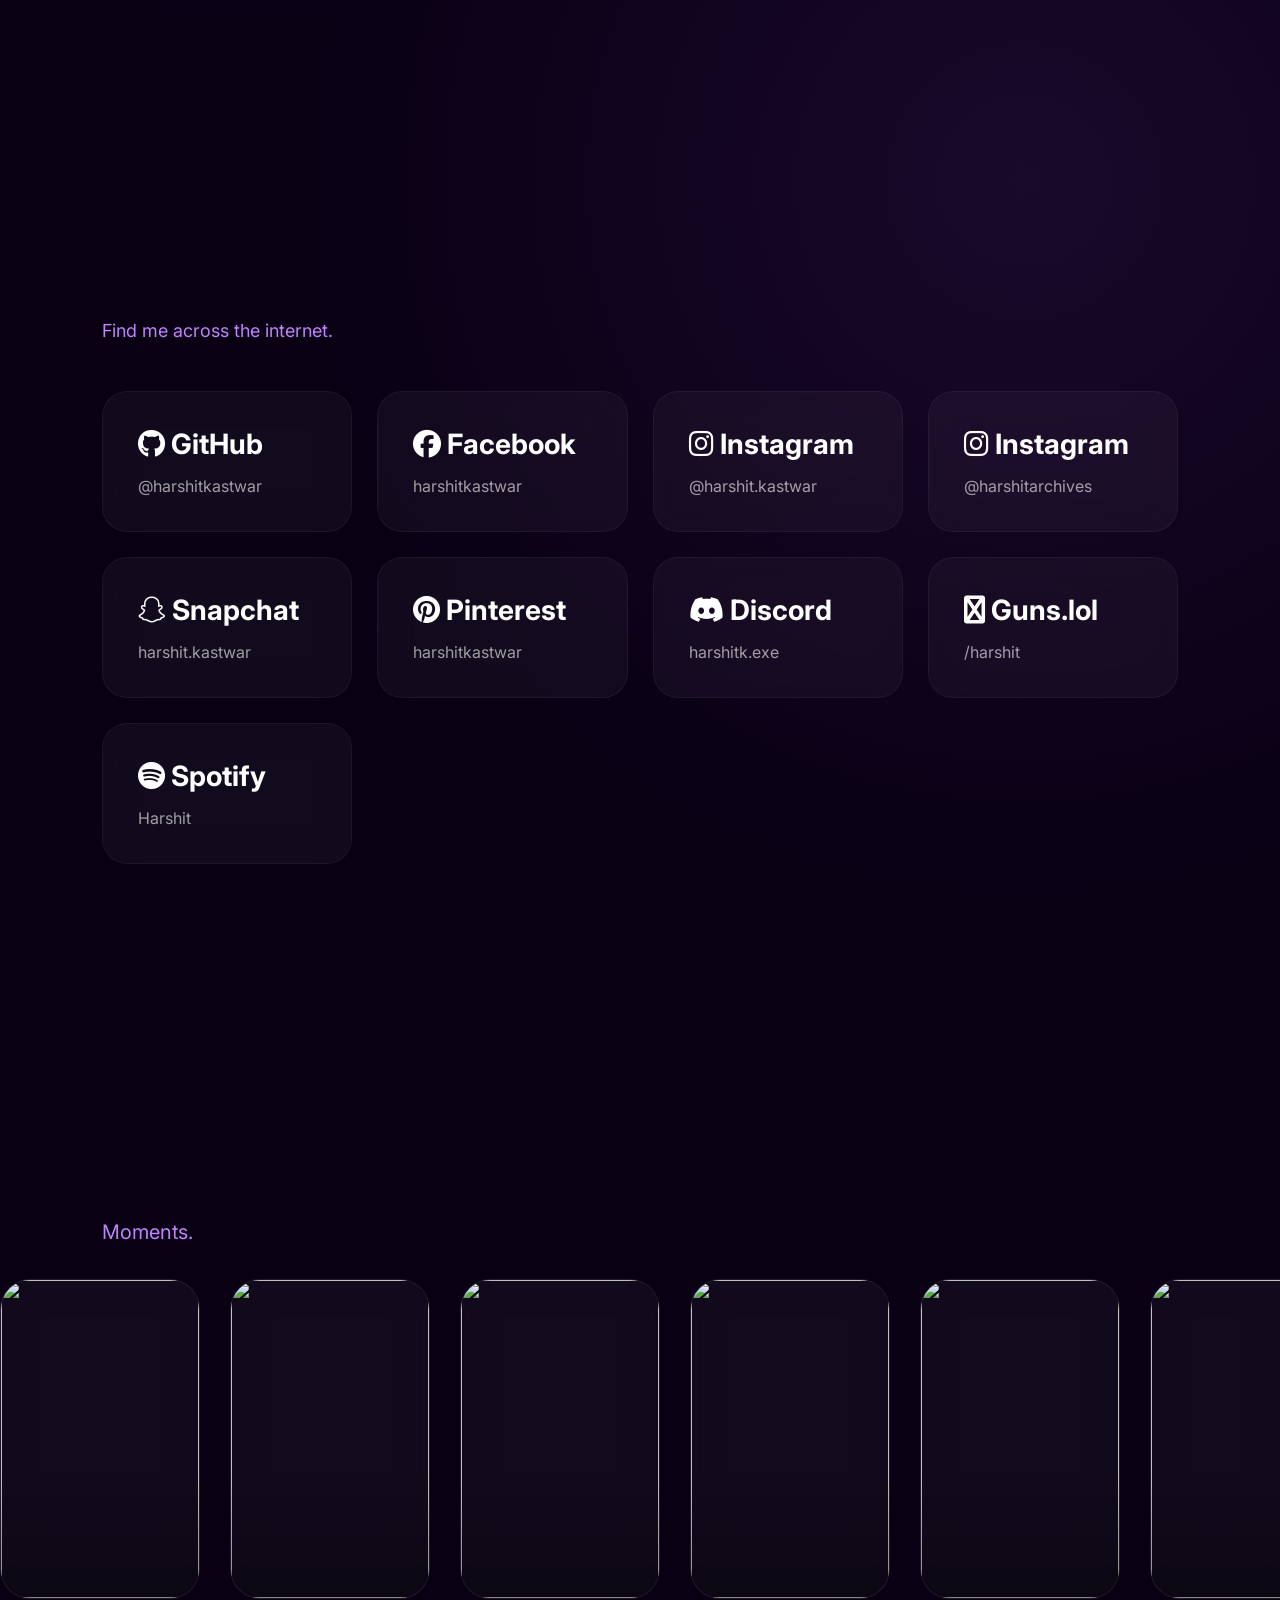
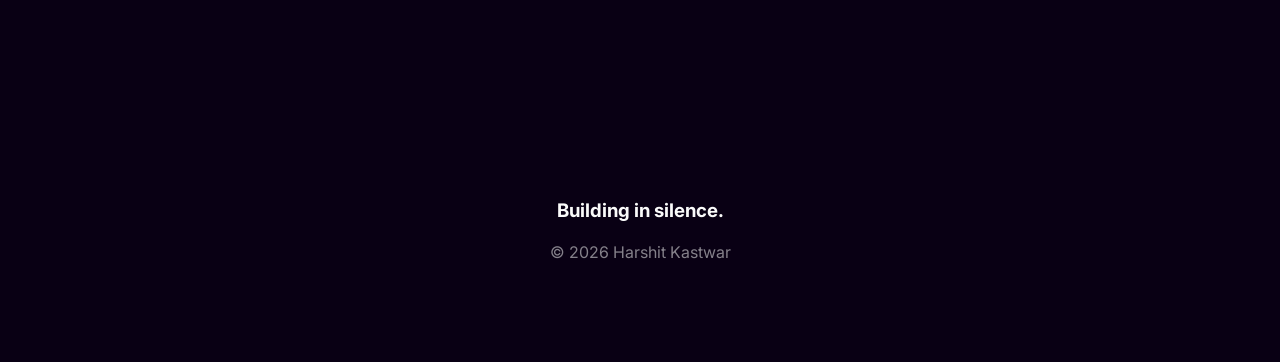
==== commit 94eb18c3: "Update index.html" ====
--- a/index.html
+++ b/index.html
@@ -23,7 +23,7 @@
 
     <link
         rel="canonical"
-        href="https://harshitkastwar.github.io/">
+        href="https://harshitkastwar.xyz/">
 
     <!-- Favicon -->
 
@@ -48,7 +48,7 @@
 
     <meta
         property="og:image"
-        content="https://harshitkastwar.github.io/assets/profile.jpg">
+        content="https://harshitkastwar.xyz/assets/profile.jpg">
 
     <meta
         property="og:image:width"
@@ -60,7 +60,7 @@
 
     <meta
         property="og:url"
-        content="https://harshitkastwar.github.io">
+        content="https://harshitkastwar.xyz">
 
     <meta
         property="og:type"
@@ -82,7 +82,7 @@
 
     <meta
         name="twitter:image"
-        content="https://harshitkastwar.github.io/assets/profile.jpg">
+        content="https://harshitkastwar.xyz/assets/profile.jpg">
 
     <!-- Google Structured Data -->
 
@@ -93,9 +93,9 @@
 
     "name":"Harshit Kastwar",
 
-    "url":"https://harshitkastwar.github.io",
-
-    "image":"https://harshitkastwar.github.io/assets/profile.jpg",
+    "url":"https://harshitkastwar.xyz",
+
+    "image":"https://harshitkastwar.xyz/assets/profile.jpg",
 
     "sameAs":[
         "https://github.com/harshitkastwar",
@@ -346,4 +346,4 @@
 
 </body>
 
-</html>+</html>
--- a/style.css
+++ b/style.css
@@ -3,6 +3,15 @@
     margin:0;
     padding:0;
     box-sizing:border-box;
+}
+
+img,
+video{
+
+    max-width:100%;
+
+    height:auto;
+
 }
 
 html{
@@ -206,38 +215,7 @@
     transform:scale(1.03);
 
 }
-@media(max-width:900px){
-
-    .hero-container{
-
-        grid-template-columns:1fr;
-
-        text-align:center;
-
-    }
-
-    .hero-left h1{
-        color:#fafafa;
-
-        font-size:60px;
-
-        line-height:60px;
-
-    }
-
-    .description{
-
-        margin:auto;
-
-    }
-
-    .nav-links{
-
-        display:none;
-
-    }
-
-}
+
 button{
 
     color:#fafafa;
@@ -408,27 +386,7 @@
     max-width:700px;
 
 }
-@media(max-width:900px){
-
-    .about-card{
-
-        padding:35px;
-
-    }
-
-    .about-card h2{
-
-        font-size:38px;
-
-    }
-
-    .about-text{
-
-        font-size:18px;
-
-    }
-
-}
+
 #presence{
 
     min-height:100vh;
@@ -497,9 +455,6 @@
 }
 
 .social-card:hover{
-
-    transform:
-    translateY(-8px);
 
     box-shadow:
     0 0 40px
@@ -712,23 +667,7 @@
     }
 
 }
-@media(max-width:900px){
-
-    .gallery-item{
-
-        width:280px;
-
-        height:380px;
-
-    }
-
-    #gallery h2{
-
-        font-size:40px;
-
-    }
-
-}
+
 footer{
 
     padding:100px 20px;
@@ -750,4 +689,237 @@
     color:
     rgba(255,255,255,.5);
 
-}+}
+/* MOBILE */
+
+@media screen and (max-width:768px){
+
+    nav{
+
+        padding:20px;
+
+    }
+
+    .nav-links{
+
+        display:none;
+
+    }
+
+    .logo{
+
+        font-size:22px;
+
+    }
+
+    #hero{
+
+        padding:90px 20px 40px 20px;
+
+    }
+
+    .hero-container{
+
+        grid-template-columns:1fr;
+
+        gap:40px;
+
+        text-align:center;
+
+    }
+
+    .hero-left{
+
+        order:1;
+
+        padding-right:0;
+
+    }
+
+    .hero-right{
+
+        order:2;
+
+    }
+
+    .hero-left h1{
+
+        font-size:58px;
+
+        line-height:.9;
+
+    }
+
+    .hero-left h2{
+
+        font-size:24px;
+
+    }
+
+    .description{
+
+        font-size:17px;
+
+        margin:auto;
+
+    }
+
+    .image-card{
+
+        width:75%;
+        max-width:260px;
+
+        margin-top:30px;
+
+    }
+
+    #about{
+
+        padding:80px 20px;
+
+    }
+
+    .about-card{
+
+        padding:30px;
+
+    }
+
+    .about-card h2{
+
+        font-size:32px;
+
+    }
+
+    .about-text{
+
+        font-size:16px;
+
+        line-height:1.7;
+
+    }
+
+    #presence{
+
+        padding:80px 20px;
+
+    }
+
+    .social-grid{
+
+        grid-template-columns:1fr 1fr;
+
+        gap:15px;
+
+    }
+
+    .social-card{
+
+        padding:20px;
+
+        aspect-ratio:1/1;
+
+        display:flex;
+
+        flex-direction:column;
+
+        justify-content:center;
+
+        align-items:center;
+
+        text-align:center;
+
+    }
+
+    .social-card h3{
+
+        display:flex;
+
+        flex-direction:column;
+
+        align-items:center;
+
+        justify-content:center;
+
+        gap:15px;
+
+        font-size:20px;
+
+        margin-bottom:10px;
+
+    }
+
+    .social-card h3 i{
+
+        font-size:40px;
+
+        color:#fafafa;
+
+        text-shadow:
+        0 0 20px rgba(168,85,247,.5);
+
+    }
+
+    .social-card p{
+
+        font-size:14px;
+
+        margin-top:12px;
+
+    }
+
+
+
+    #gallery{
+
+        padding:80px 0;
+
+    }
+
+    #gallery .section-tag{
+
+        padding-left:20px;
+        padding-top:20px;
+
+    }
+
+    #gallery h2{
+
+        margin-left:20px;
+
+        font-size:38px;
+
+    }
+
+    .gallery-item{
+
+        width:130px;
+        height:220px;
+
+    }
+
+    .gallery-track{
+
+        gap:18px;
+
+        animation:
+        scrollGallery
+        22s
+        linear
+        infinite;
+
+    }
+
+    footer{
+
+        padding:70px 20px;
+
+    }
+
+    body{
+
+        overflow-x:hidden;
+
+    }
+
+}
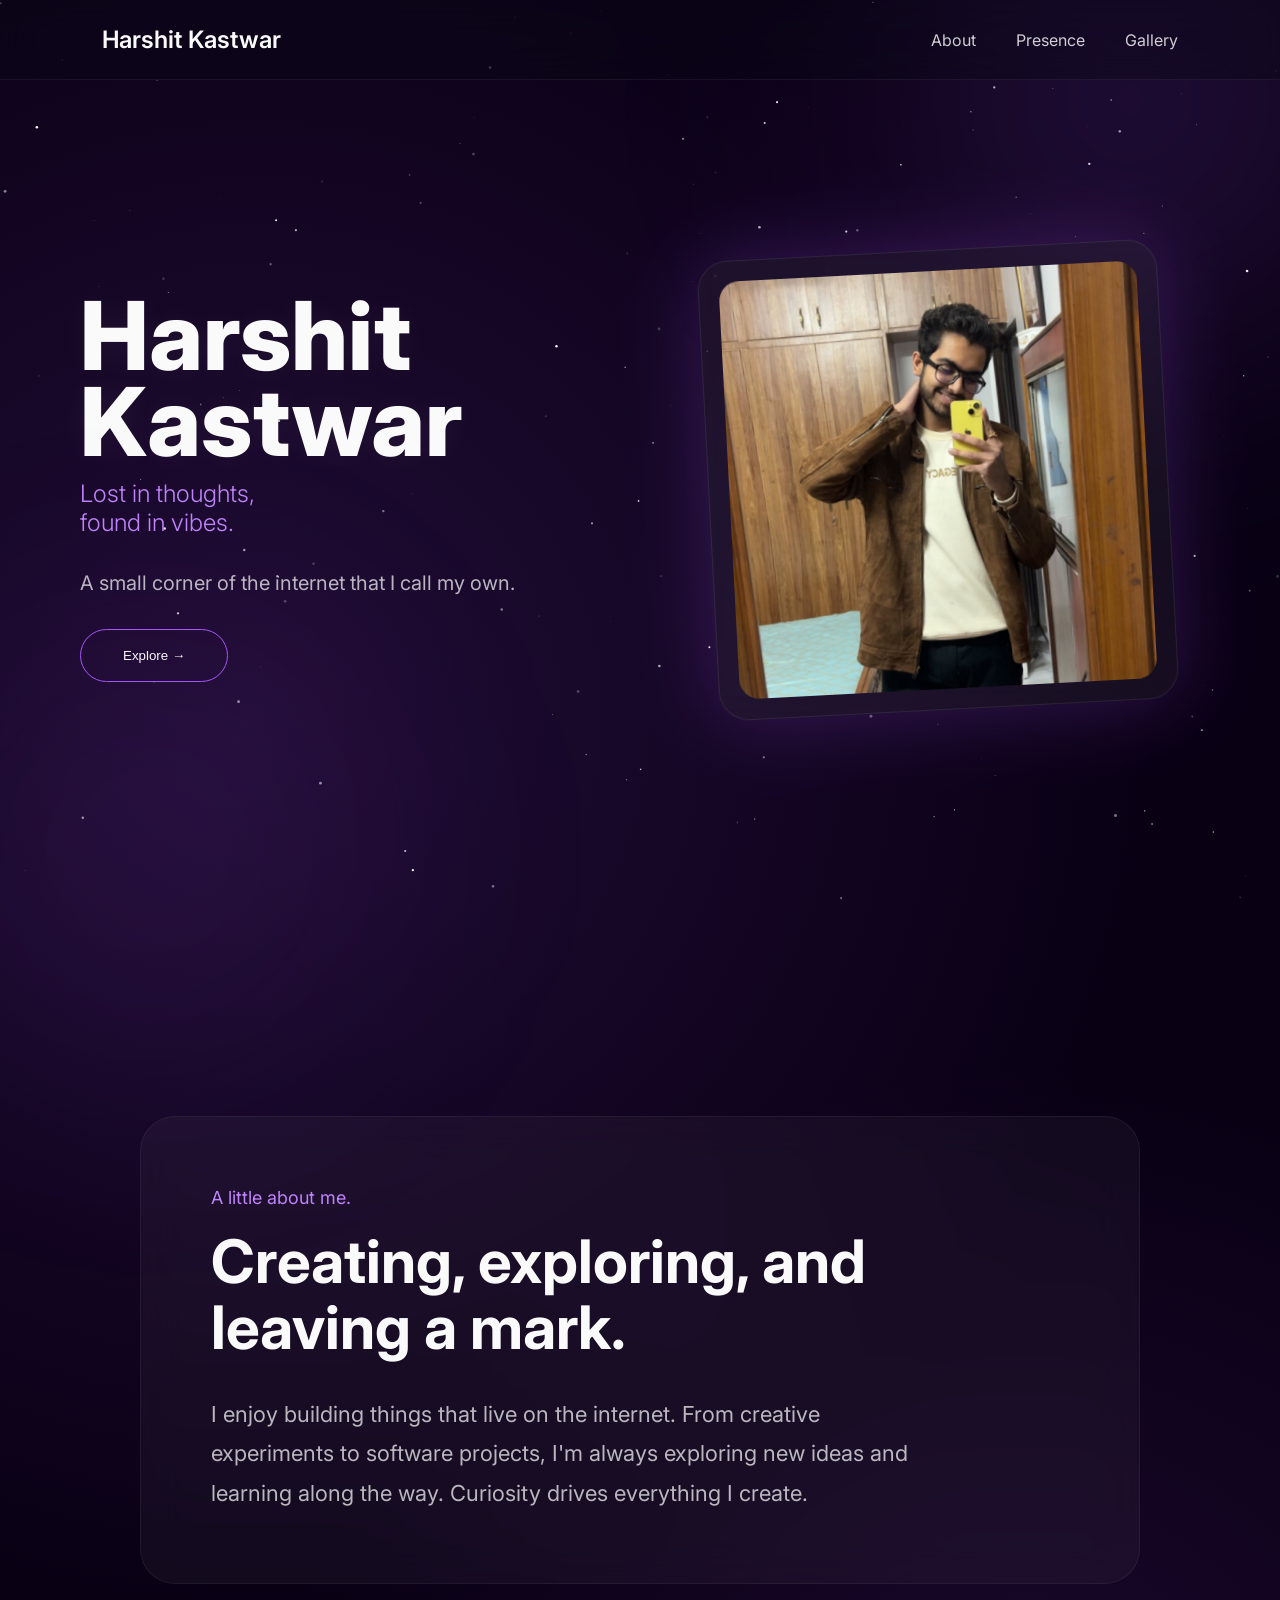
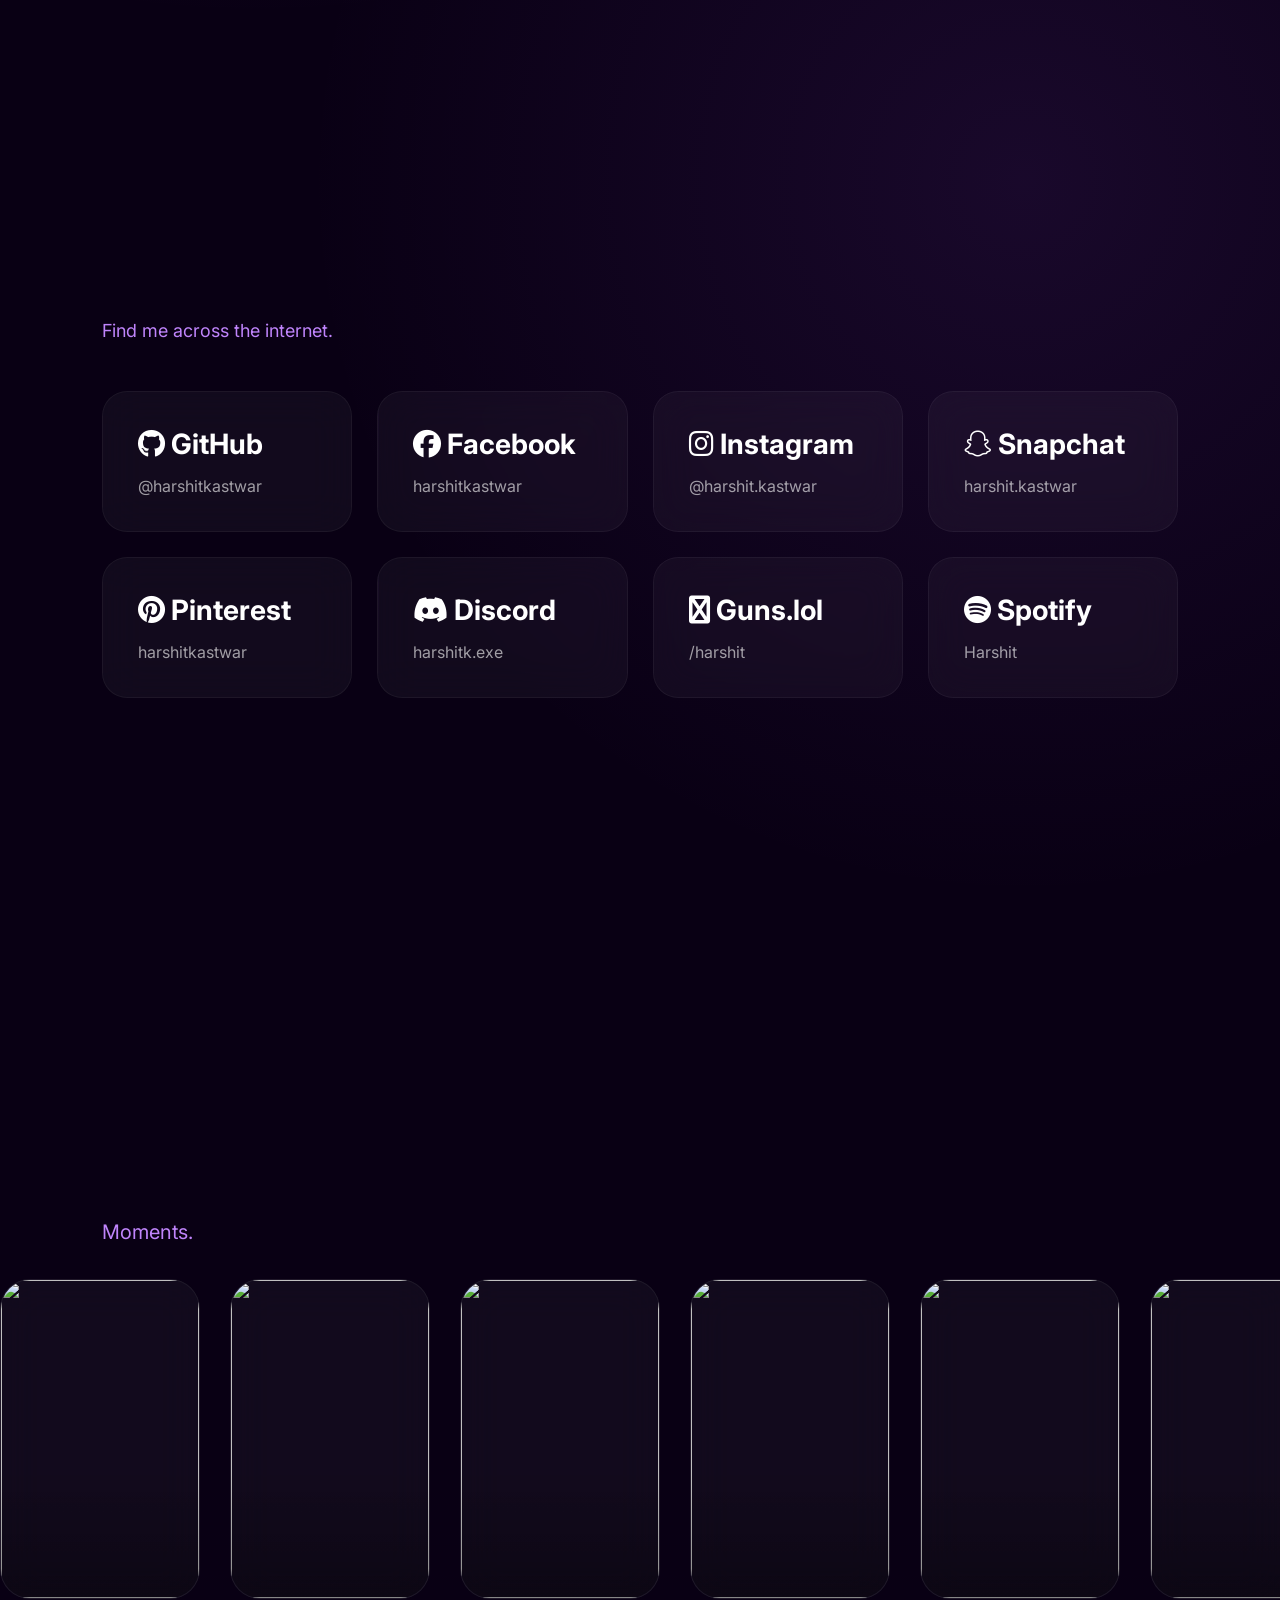
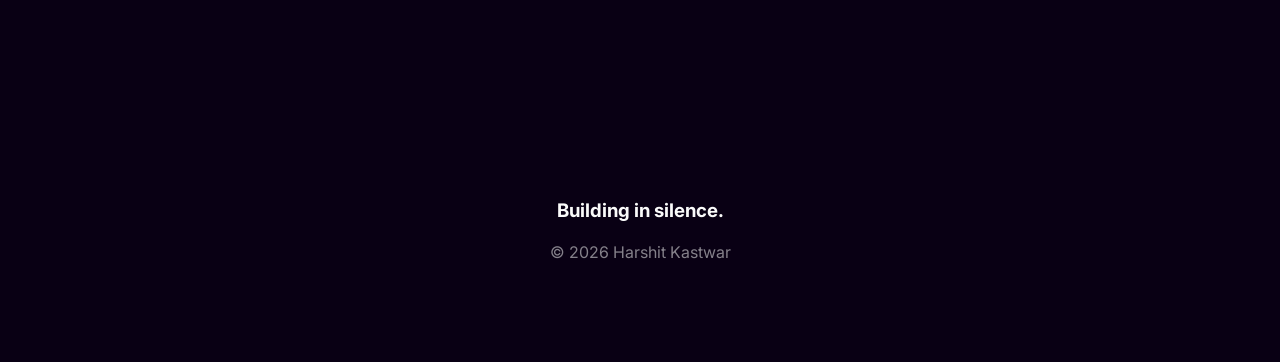
==== commit 8c9e098d: "Fix HTML encoding issues in index.html" ====
--- a/index.html
+++ b/index.html
@@ -100,7 +100,6 @@
     "sameAs":[
         "https://github.com/harshitkastwar",
         "https://instagram.com/harshit.kastwar",
-        "https://instagram.com/harshitarchives",
         "https://instagram.com/harshitk.exe",
         "https://pinterest.com/harshitkastwar",
         "https://guns.lol/harshit",
@@ -238,11 +237,6 @@
                 <p>@harshit.kastwar</p>
             </a>
 
-            <a href="https://instagram.com/harshitarchives" target="_blank" class="social-card">
-                <h3><i class="fa-brands fa-instagram"></i> Instagram</h3>
-                <p>@harshitarchives</p>
-            </a>
-
             <a href="https://snapchat.com/add/harshit.kastwar" target="_blank" class="social-card">
                 <h3><i class="fa-brands fa-snapchat"></i> Snapchat</h3>
                 <p>harshit.kastwar</p>
@@ -287,6 +281,24 @@
                 </div>
 
                 <div class="gallery-item">
+                    <img src="assets/gallery/2.jpg">
+                </div>
+
+                <div class="gallery-item">
+                    <img src="assets/gallery/3.jpg">
+                </div>
+
+                <div class="gallery-item">
+                    <img src="assets/gallery/4.jpg">
+                </div>
+
+                <div class="gallery-item">
+                    <img src="assets/gallery/5.jpg">
+                </div>
+
+                <!-- Duplicate for infinite effect -->
+
+                <div class="gallery-item">
                     <img src="assets/gallery/1.jpg">
                 </div>
 
@@ -299,29 +311,11 @@
                 </div>
 
                 <div class="gallery-item">
-                    <img src="assets/gallery/1.jpg">
-                </div>
-
-                <!-- Duplicate for infinite effect -->
-
-                <div class="gallery-item">
-                    <img src="assets/gallery/1.jpg">
-                </div>
-
-                <div class="gallery-item">
-                    <img src="assets/gallery/1.jpg">
-                </div>
-
-                <div class="gallery-item">
-                    <img src="assets/gallery/2.jpg">
-                </div>
-
-                <div class="gallery-item">
-                    <img src="assets/gallery/3.jpg">
-                </div>
-
-                <div class="gallery-item">
-                    <img src="assets/gallery/1.jpg">
+                    <img src="assets/gallery/4.jpg">
+                </div>
+
+                <div class="gallery-item">
+                    <img src="assets/gallery/5.jpg">
                 </div>
 
             </div>
